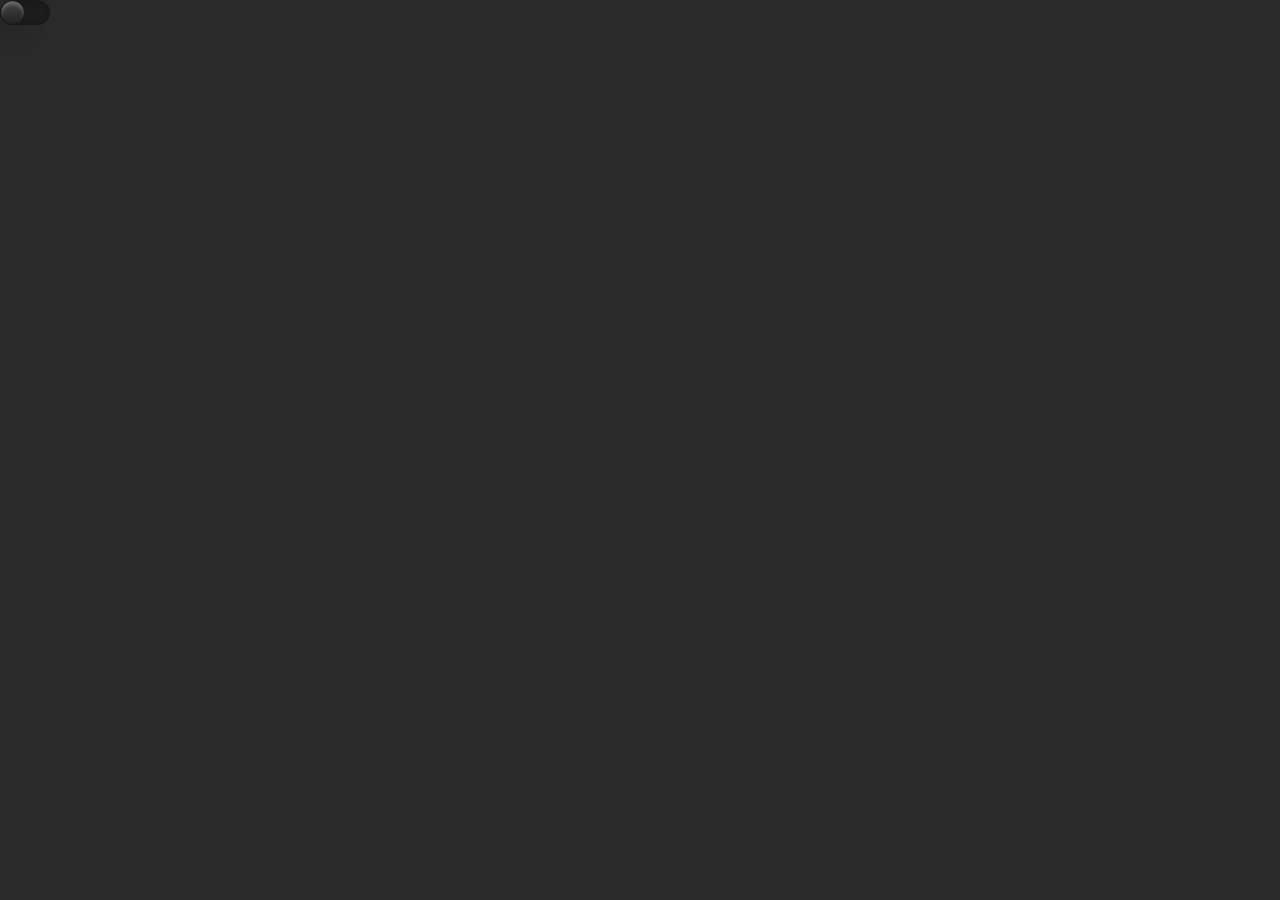
==== src/index.html @ 692dec45 "att corpo" ====
<!DOCTYPE html>
<html lang="en">

<head>
  <meta charset="UTF-8">
  <meta http-equiv="X-UA-Compatible" content="IE=edge">
  <meta name="viewport" content="width=device-width, initial-scale=1.0">
  <title>Tabela Periodica</title>
  <link rel="stylesheet" href="css/style.css">
</head>

<body>
  
  <div id="toggle">
    <i class="indicator"></i>
  </div>

  <main>
    <section>

    </section>
  </main>

  <footer>

  </footer>
<script src="js/motor1.js"></script>
</body>
</html>
---- src/css/style.css ----
*{
    padding: 0;
    margin: 0;
    box-sizing: border-box;
}
body{
    display:flex;
    min-height:100vh;
    background: #2b2b2b;
    transition: 0.5s;
}
body.active{
    background: #f8f8f8;
}
#toggle{
    position: relative;
    display:flex;
    width: 50px;
    height: 25px;
    border-radius:25px;
    background: #222;
    transition: 0.5s;
    cursor: pointer;
    box-shadow: inset 0  8px 60px rgba(0,0,0,0.1),
                inset 0  8px  8px rgba(0,0,0,0.1),
                inset 0 -4px  4px rgba(0,0,0,0.1);
}
#toggle.active{
    background: #fff;
    transition: 0.5s;
    cursor: pointer;
    box-shadow: inset 0  8px 60px rgba(0,0,0,0.1),
                inset 0  8px  8px rgba(0,0,0,0.1),
                inset 0 -4px  -4px rgba(0,0,0,0.1);
}
#toggle .indicator{
    position: absolute;
    top: 0;
    left: 0;
    width: 25px;
    height: 25px;
    background: linear-gradient(to bottom, #444, #222);
    border-radius:50%;
    transform: scale(0.9);
    box-shadow: 0 8px 40px rgba(0,0,0,0.5),
                inset 0  4px  4px rgba(255,255,255,0.2);
    transition: 0.5s;
}
#toggle.active .indicator{
    left: 25px;
    transform: scale(0.9);
    background: linear-gradient(to bottom, #eaeaea, #f9f9f9);
    box-shadow: 0 8px 20px rgba(0,0,0,0.5),
                inset 0  -4px  4px rgba(255,255,255,0.2);
}
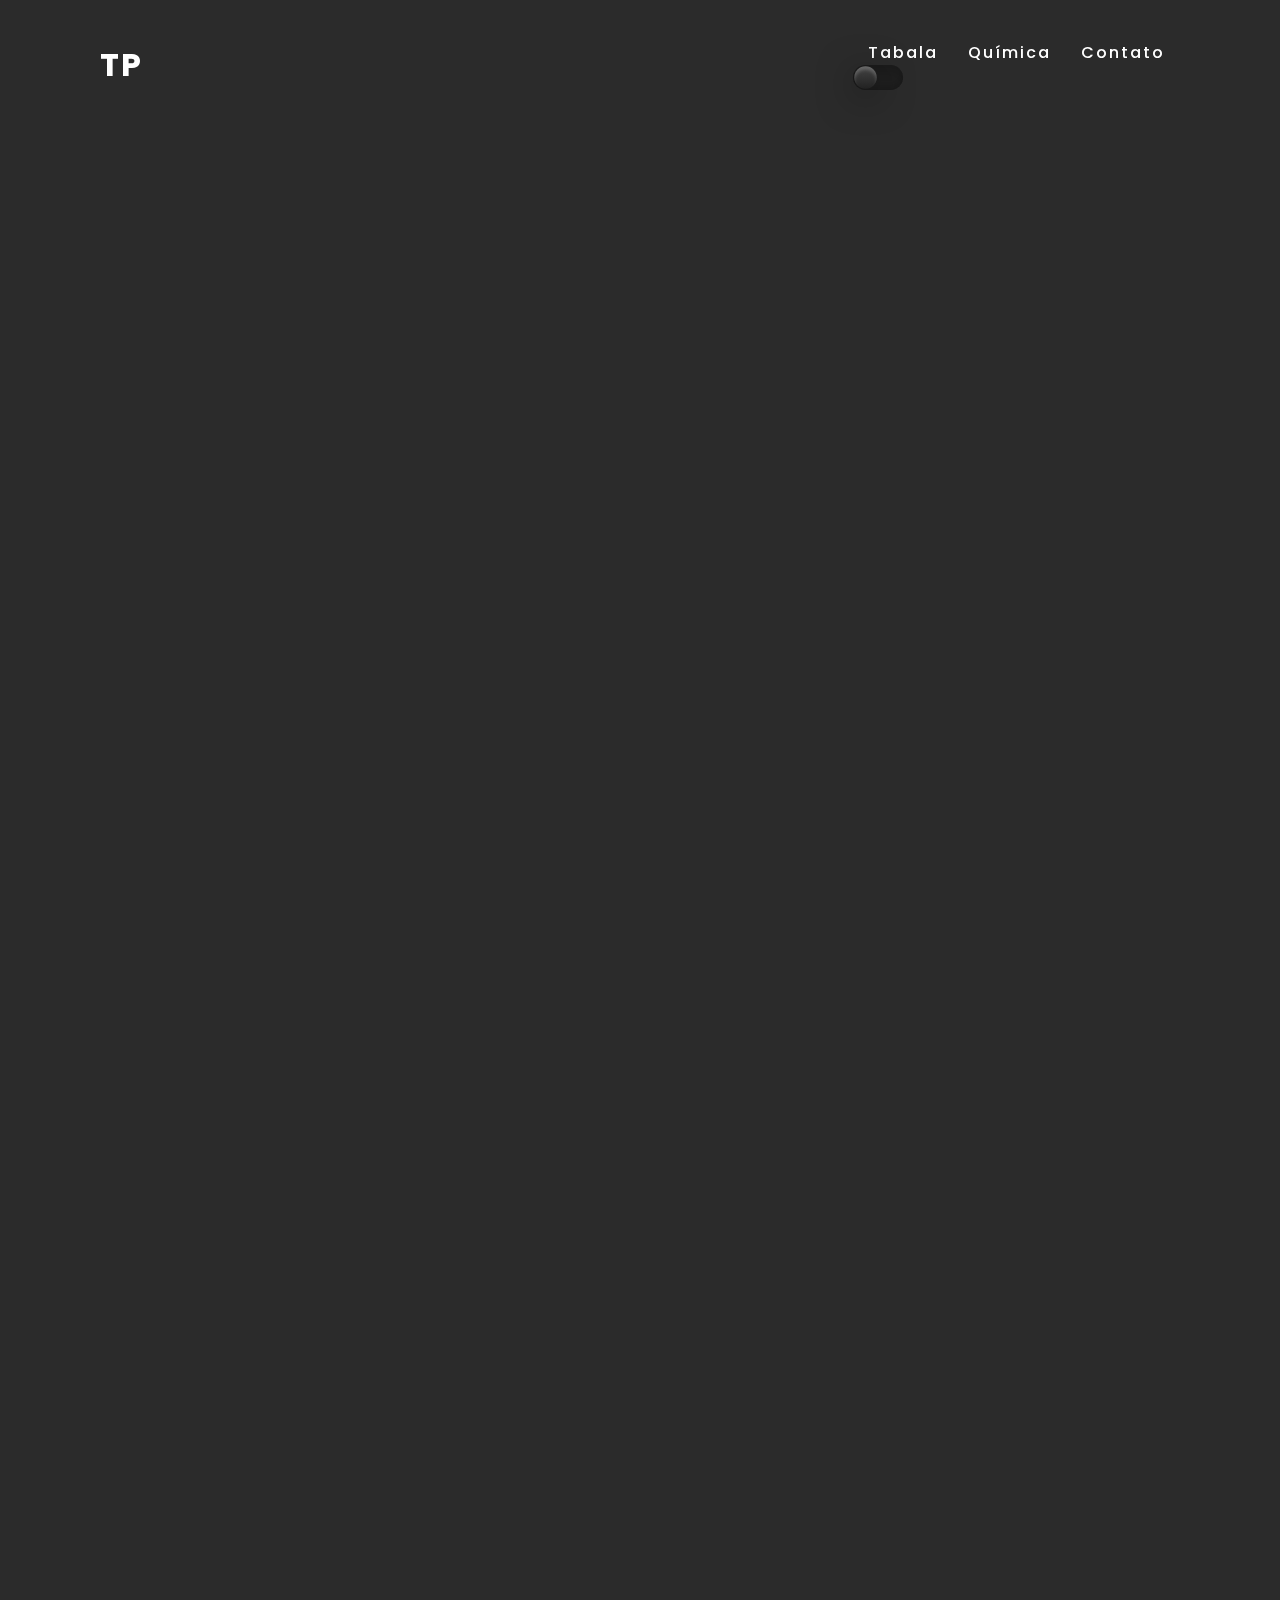
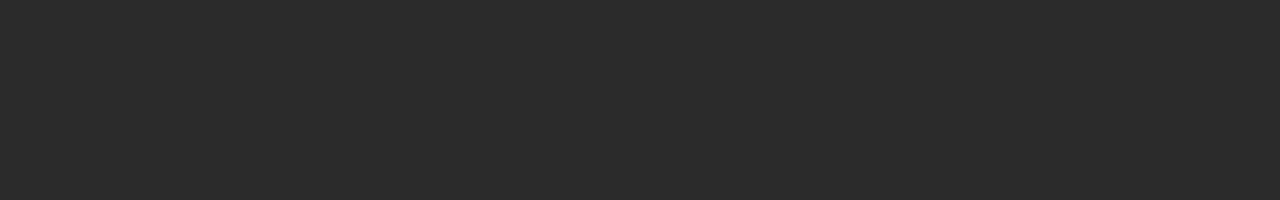
==== commit d59e9ace: "att pagina" ====
--- a/src/index.html
+++ b/src/index.html
@@ -7,16 +7,27 @@
   <meta name="viewport" content="width=device-width, initial-scale=1.0">
   <title>Tabela Periodica</title>
   <link rel="stylesheet" href="css/style.css">
+  <link rel="stylesheet" href="css/corpo.css">
 </head>
 
 <body>
+  <header>
+    <a href="#" class="logo">TP</a>
+    <div>
+     <ul>
+       <li><a href="#">Tabala</a></li>
+       <li><a href="#">Química</a></li>
+       <li><a href="#">Contato</a></li>
+     </ul>
+ 
+     <div id="toggle">
+       <i class="indicator"></i>
+     </div>  
+   </div>
+  </header>
   
-  <div id="toggle">
-    <i class="indicator"></i>
-  </div>
-
   <main>
-    <section>
+    <section class="banner">
 
     </section>
   </main>
--- a/src/css/style.css
+++ b/src/css/style.css
@@ -2,15 +2,21 @@
     padding: 0;
     margin: 0;
     box-sizing: border-box;
+    
 }
 body{
     display:flex;
     min-height:100vh;
     background: #2b2b2b;
     transition: 0.5s;
+    min-height: 200vh;
 }
 body.active{
     background: #f8f8f8;
+}
+header{
+    display: flex;
+    
 }
 #toggle{
     position: relative;
--- a/src/css/corpo.css
+++ b/src/css/corpo.css
@@ -0,0 +1,49 @@
+@import url('https://fonts.googleapis.com/css2?family=Poppins:wght@200;300;400;500;600;700&display=swap');
+*{
+    font-family:'Poppins', sans-serif;
+}
+header{
+    position:fixed;
+    top:0;
+    left:0;
+    width:100%;
+    display:flex;
+    justify-content:space-between;
+    align-items:center;
+    transition: 0.5s;
+    padding: 40px 100px;
+}
+header .logo{
+    position: relative;
+    font-weight: 700;
+    color:#fff;
+    text-decoration: none;
+    font-size: 2em;
+    text-transform: uppercase;
+    letter-spacing: 2px;
+    transition: 0.5s;
+}
+header ul{
+    position:relative;
+    display:flex;
+    justify-content:center;
+    align-items:center;
+}
+header ul li{
+    position:relative;
+    list-style: none;
+}
+header ul li a{
+    position: relative;
+    margin: 0 15px;
+    text-decoration: none;
+    color:#fff;
+    letter-spacing: 2px;
+    font-weight: 500;
+    transition: 0.5s;
+}
+.banner{
+    position:relative;
+    width:100%;
+    height:100vh;
+}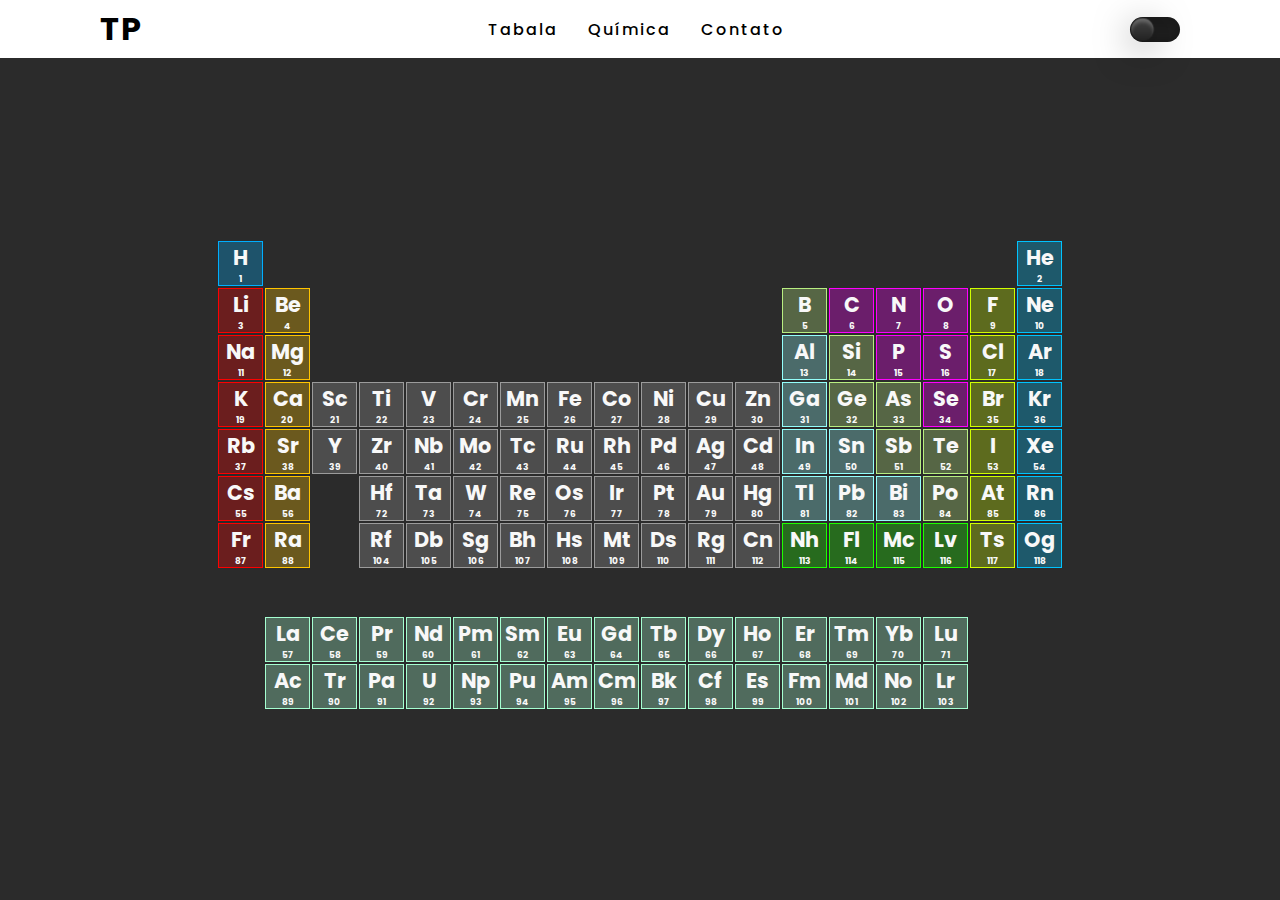
==== commit 6b6eb17a: "tabela completa" ====
--- a/src/index.html
+++ b/src/index.html
@@ -8,33 +8,760 @@
   <title>Tabela Periodica</title>
   <link rel="stylesheet" href="css/style.css">
   <link rel="stylesheet" href="css/corpo.css">
+  <link rel="stylesheet" href="css/conteudo.css">
 </head>
 
 <body>
   <header>
     <a href="#" class="logo">TP</a>
-    <div>
-     <ul>
-       <li><a href="#">Tabala</a></li>
-       <li><a href="#">Química</a></li>
-       <li><a href="#">Contato</a></li>
-     </ul>
- 
-     <div id="toggle">
-       <i class="indicator"></i>
-     </div>  
-   </div>
+    <ul>
+      <li><a href="#">Tabala</a></li>
+      <li><a href="#">Química</a></li>
+      <li><a href="#">Contato</a></li>
+    </ul>
+    <div id="toggle">
+      <i class="indicator"></i>
+    </div>
   </header>
-  
   <main>
-    <section class="banner">
-
+    <section class="tabelaPeriodica">
+      <div class="elementos">
+        <div class="column">
+          <div class="card gas">
+            <h3 id="nomeElemento">H</h3>
+            <h4 id="numeroAtomico">1</h4>
+            <span>hidrogênio</span>
+          </div>
+          <div class="card alcalinos-metal">
+            <h3 id="nomeElemento">Li</h3>
+            <h4 id="numeroAtomico">3</h4>
+            <span>Lítio</span>
+          </div>
+          <div class="card alcalinos-metal">
+            <h3 id="nomeElemento">Na</h3>
+            <h4 id="numeroAtomico">11</h4>
+            <span>Sódio</span>
+          </div>
+          <div class="card alcalinos-metal">
+            <h3 id="nomeElemento">K</h3>
+            <h4 id="numeroAtomico">19</h4>
+            <span>Potácio</span>
+          </div>
+          <div class="card alcalinos-metal">
+            <h3 id="nomeElemento">Rb</h3>
+            <h4 id="numeroAtomico">37</h4>
+            <span>Rubídio</span>
+          </div>
+          <div class="card alcalinos-metal">
+            <h3 id="nomeElemento">Cs</h3>
+            <h4 id="numeroAtomico">55</h4>
+            <span>Cécio</span>
+          </div>
+          <div class="card alcalinos-metal">
+            <h3 id="nomeElemento">Fr</h3>
+            <h4 id="numeroAtomico">87</h4>
+            <span>Frâncio</span>
+          </div>
+          <div class="card">
+            <h3 id="nomeElemento"></h3>
+            <h4 id="numeroAtomico"></h4>
+          </div>
+          <div class="card">
+            <h3 id="nomeElemento"></h3>
+            <h4 id="numeroAtomico"></h4>
+          </div>
+          <div class="card">
+            <h3 id="nomeElemento"></h3>
+            <h4 id="numeroAtomico"></h4>
+          </div>
+        </div>
+        <div class="column">
+          <div class="card alcaliterroso-metal">
+            <h3 id="nomeElemento">Be</h3>
+            <h4 id="numeroAtomico">4</h4>
+            <span>Berílio</span>
+          </div>
+          <div class="card alcaliterroso-metal">
+            <h3 id="nomeElemento">Mg</h3>
+            <h4 id="numeroAtomico">12</h4>
+            <span>Magnésio</span>
+          </div>
+          <div class="card alcaliterroso-metal">
+            <h3 id="nomeElemento">Ca</h3>
+            <h4 id="numeroAtomico">20</h4>
+            <span>Cálcio</span>
+          </div>
+          <div class="card alcaliterroso-metal">
+            <h3 id="nomeElemento">Sr</h3>
+            <h4 id="numeroAtomico">38</h4>
+            <span>Estrôncio</span>
+          </div>
+          <div class="card alcaliterroso-metal">
+            <h3 id="nomeElemento">Ba</h3>
+            <h4 id="numeroAtomico">56</h4>
+            <span>Bário</span>
+          </div>
+          <div class="card alcaliterroso-metal">
+            <h3 id="nomeElemento">Ra</h3>
+            <h4 id="numeroAtomico">88</h4>
+            <span>Rádio</span>
+          </div>
+          <div class="card">
+            <h3 id="nomeElemento"></h3>
+            <h4 id="numeroAtomico"></h4>
+          </div>
+          <div class="card latinidios">
+            <h3 id="nomeElemento">La</h3>
+            <h4 id="numeroAtomico">57</h4>
+            <span >Lantânio</span>
+          </div>
+          <div class="card latinidios">
+            <h3 id="nomeElemento">Ac</h3>
+            <h4 id="numeroAtomico">89</h4>
+            <span >Actínio</span>
+          </div>
+        </div>
+        <div class="column">
+          <div class="card metais">
+            <h3 id="nomeElemento">Sc</h3>
+            <h4 id="numeroAtomico">21</h4>
+            <span>Escândio</span>
+          </div>
+          <div class="card metais">
+            <h3 id="nomeElemento">Y</h3>
+            <h4 id="numeroAtomico">39</h4>
+            <span>Ítrio</span>
+          </div>
+          <div class="card">
+            <h3 id="nomeElemento"></h3>
+            <h4 id="numeroAtomico"></h4>
+          </div>
+          <div class="card">
+            <h3 id="nomeElemento"></h3>
+            <h4 id="numeroAtomico"></h4>
+          </div>
+          <div class="card">
+            <h3 id="nomeElemento"></h3>
+            <h4 id="numeroAtomico"></h4>
+          </div>
+          <div class="card latinidios">
+            <h3 id="nomeElemento">Ce</h3>
+            <h4 id="numeroAtomico">58</h4>
+            <span >Cério</span>
+          </div>
+          <div class="card latinidios">
+            <h3 id="nomeElemento">Tr</h3>
+            <h4 id="numeroAtomico">90</h4>
+            <span >Tório</span>
+          </div>
+        </div>
+        <div class="column">
+          <div class="card metais">
+            <h3 id="nomeElemento">Ti</h3>
+            <h4 id="numeroAtomico">22</h4>
+            <span>Titânio</span>
+          </div>
+          <div class="card metais">
+            <h3 id="nomeElemento">Zr</h3>
+            <h4 id="numeroAtomico">40</h4>
+            <span>Zircônio</span>
+          </div>
+          <div class="card metais">
+            <h3 id="nomeElemento">Hf</h3>
+            <h4 id="numeroAtomico">72</h4>
+            <span>Háfinio</span>
+          </div>
+          <div class="card metais">
+            <h3 id="nomeElemento">Rf</h3>
+            <h4 id="numeroAtomico">104</h4>
+            <span>Rutherfórdio</span>
+          </div>
+          <div class="card">
+            <h3 id="nomeElemento"></h3>
+            <h4 id="numeroAtomico"></h4>
+          </div>
+          <div class="card latinidios">
+            <h3 id="nomeElemento">Pr</h3>
+            <h4 id="numeroAtomico">59</h4>
+            <span >Praseodímio</span>
+          </div>
+          <div class="card latinidios">
+            <h3 id="nomeElemento">Pa</h3>
+            <h4 id="numeroAtomico">91</h4>
+            <span >Protactínio</span>
+          </div>
+        </div>
+        <div class="column">
+          <div class="card metais">
+            <h3 id="nomeElemento">V</h3>
+            <h4 id="numeroAtomico">23</h4>
+            <span>Venádio</span>
+          </div>
+          <div class="card metais">
+            <h3 id="nomeElemento">Nb</h3>
+            <h4 id="numeroAtomico">41</h4>
+            <span>Nióbio</span>
+          </div>
+          <div class="card metais">
+            <h3 id="nomeElemento">Ta</h3>
+            <h4 id="numeroAtomico">73</h4>
+            <span>Tântalo</span>
+          </div>
+          <div class="card metais">
+            <h3 id="nomeElemento">Db</h3>
+            <h4 id="numeroAtomico">105</h4>
+            <span>Dubnio</span>
+          </div>
+          <div class="card">
+            <h3 id="nomeElemento"></h3>
+            <h4 id="numeroAtomico"></h4>
+          </div>
+          <div class="card latinidios">
+            <h3 id="nomeElemento">Nd</h3>
+            <h4 id="numeroAtomico">60</h4>
+            <span >Neodímio</span>
+          </div>
+          <div class="card latinidios">
+            <h3 id="nomeElemento">U</h3>
+            <h4 id="numeroAtomico">92</h4>
+            <span >Urânio</span>
+          </div>
+        </div>
+        <div class="column">
+          <div class="card metais">
+            <h3 id="nomeElemento">Cr</h3>
+            <h4 id="numeroAtomico">24</h4>
+            <span>Crômio</span>
+          </div>
+          <div class="card metais">
+            <h3 id="nomeElemento">Mo</h3>
+            <h4 id="numeroAtomico">42</h4>
+            <span>Molibdênio</span>
+          </div>
+          <div class="card metais">
+            <h3 id="nomeElemento">W</h3>
+            <h4 id="numeroAtomico">74</h4>
+            <span>Tugstênio</span>
+          </div>
+          <div class="card metais">
+            <h3 id="nomeElemento">Sg</h3>
+            <h4 id="numeroAtomico">106</h4>
+            <span>Seabórgio</span>
+          </div>
+          <div class="card">
+            <h3 id="nomeElemento"></h3>
+            <h4 id="numeroAtomico"></h4>
+          </div>
+          <div class="card latinidios">
+            <h3 id="nomeElemento">Pm</h3>
+            <h4 id="numeroAtomico">61</h4>
+            <span >Proécio</span>
+          </div>
+          <div class="card latinidios">
+            <h3 id="nomeElemento">Np</h3>
+            <h4 id="numeroAtomico">93</h4>
+            <span >Neptúnio</span>
+          </div>
+        </div>
+        <div class="column">
+          <div class="card metais">
+            <h3 id="nomeElemento">Mn</h3>
+            <h4 id="numeroAtomico">25</h4>
+            <span>Manganês</span>
+          </div>
+          <div class="card metais">
+            <h3 id="nomeElemento">Tc</h3>
+            <h4 id="numeroAtomico">43</h4>
+            <span>Tecnécio</span>
+          </div>
+          <div class="card metais">
+            <h3 id="nomeElemento">Re</h3>
+            <h4 id="numeroAtomico">75</h4>
+            <span>Rênio</span>
+          </div>
+          <div class="card metais">
+            <h3 id="nomeElemento">Bh</h3>
+            <h4 id="numeroAtomico">107</h4>
+            <span>Bóhrio</span>
+          </div>
+          <div class="card">
+            <h3 id="nomeElemento"></h3>
+            <h4 id="numeroAtomico"></h4>
+          </div>
+          <div class="card latinidios">
+            <h3 id="nomeElemento">Sm</h3>
+            <h4 id="numeroAtomico">62</h4>
+            <span >Semário</span>
+          </div>
+          <div class="card latinidios">
+            <h3 id="nomeElemento">Pu</h3>
+            <h4 id="numeroAtomico">94</h4>
+            <span >Plutônio</span>
+          </div>
+        </div>
+        <div class="column">
+          <div class="card metais">
+            <h3 id="nomeElemento">Fe</h3>
+            <h4 id="numeroAtomico">26</h4>
+            <span>Ferro</span>
+          </div>
+          <div class="card metais">
+            <h3 id="nomeElemento">Ru</h3>
+            <h4 id="numeroAtomico">44</h4>
+            <span>Rutênio</span>
+          </div>
+          <div class="card metais">
+            <h3 id="nomeElemento">Os</h3>
+            <h4 id="numeroAtomico">76</h4>
+            <span>Ósmio</span>
+          </div>
+          <div class="card metais">
+            <h3 id="nomeElemento">Hs</h3>
+            <h4 id="numeroAtomico">108</h4>
+            <span>Hássio</span>
+          </div>
+          <div class="card">
+            <h3 id="nomeElemento"></h3>
+            <h4 id="numeroAtomico"></h4>
+          </div>
+          <div class="card latinidios">
+            <h3 id="nomeElemento">Eu</h3>
+            <h4 id="numeroAtomico">63</h4>
+            <span >Európio</span>
+          </div>
+          <div class="card latinidios">
+            <h3 id="nomeElemento">Am</h3>
+            <h4 id="numeroAtomico">95</h4>
+            <span>Amerício</span>
+          </div>
+        </div>
+        <div class="column">
+          <div class="card metais">
+            <h3 id="nomeElemento">Co</h3>
+            <h4 id="numeroAtomico">27</h4>
+            <span>Cobalto</span>
+          </div>
+          <div class="card metais">
+            <h3 id="nomeElemento">Rh</h3>
+            <h4 id="numeroAtomico">45</h4>
+            <span>Ródio</span>
+          </div>
+          <div class="card metais">
+            <h3 id="nomeElemento">Ir</h3>
+            <h4 id="numeroAtomico">77</h4>
+            <span>Irídio</span>
+          </div>
+          <div class="card metais">
+            <h3 id="nomeElemento">Mt</h3>
+            <h4 id="numeroAtomico">109</h4>
+            <span>Meitnério</span>
+          </div>
+          <div class="card">
+            <h3 id="nomeElemento"></h3>
+            <h4 id="numeroAtomico"></h4>
+          </div>
+          <div class="card latinidios">
+            <h3 id="nomeElemento">Gd</h3>
+            <h4 id="numeroAtomico">64</h4>
+            <span >Gadolínio</span>
+          </div>
+          <div class="card latinidios">
+            <h3 id="nomeElemento">Cm</h3>
+            <h4 id="numeroAtomico">96</h4>
+            <span >Cúrio</span>
+          </div>
+        </div>
+        <div class="column">
+          <div class="card metais">
+            <h3 id="nomeElemento">Ni</h3>
+            <h4 id="numeroAtomico">28</h4>
+            <span>Níquel</span>
+          </div>
+          <div class="card metais">
+            <h3 id="nomeElemento">Pd</h3>
+            <h4 id="numeroAtomico">46</h4>
+            <span>Paládio</span>
+          </div>
+          <div class="card metais">
+            <h3 id="nomeElemento">Pt</h3>
+            <h4 id="numeroAtomico">78</h4>
+            <span>Platina</span>
+          </div>
+          <div class="card metais">
+            <h3 id="nomeElemento">Ds</h3>
+            <h4 id="numeroAtomico">110</h4>
+            <span>Darmstádtio</span>
+          </div>
+          <div class="card">
+            <h3 id="nomeElemento"></h3>
+            <h4 id="numeroAtomico"></h4>
+          </div>
+          <div class="card latinidios">
+            <h3 id="nomeElemento">Tb</h3>
+            <h4 id="numeroAtomico">65</h4>
+            <span >Térbio</span>
+          </div>
+          <div class="card latinidios">
+            <h3 id="nomeElemento">Bk</h3>
+            <h4 id="numeroAtomico">97</h4>
+            <span>Berquélio</span>
+          </div>
+        </div>
+        <div class="column">
+          <div class="card metais">
+            <h3 id="nomeElemento">Cu</h3>
+            <h4 id="numeroAtomico">29</h4>
+            <span>Cobre</span>
+          </div>
+          <div class="card metais">
+            <h3 id="nomeElemento">Ag</h3>
+            <h4 id="numeroAtomico">47</h4>
+            <span>Prata</span>
+          </div>
+          <div class="card metais">
+            <h3 id="nomeElemento">Au</h3>
+            <h4 id="numeroAtomico">79</h4>
+            <span>Ouro</span>
+          </div>
+          <div class="card metais">
+            <h3 id="nomeElemento">Rg</h3>
+            <h4 id="numeroAtomico">111</h4>
+            <span>Roentgênio</span>
+          </div>
+          <div class="card">
+            <h3 id="nomeElemento"></h3>
+            <h4 id="numeroAtomico"></h4>
+          </div>
+          <div class="card latinidios">
+            <h3 id="nomeElemento">Dy</h3>
+            <h4 id="numeroAtomico">66</h4>
+            <span >Disprósio</span>
+          </div>
+          <div class="card latinidios">
+            <h3 id="nomeElemento">Cf</h3>
+            <h4 id="numeroAtomico">98</h4>
+            <span >Califórnio</span>
+          </div>
+        </div>
+        <div class="column">
+          <div class="card metais">
+            <h3 id="nomeElemento">Zn</h3>
+            <h4 id="numeroAtomico">30</h4>
+            <span>Zinco</span>
+          </div>
+          <div class="card metais">
+            <h3 id="nomeElemento">Cd</h3>
+            <h4 id="numeroAtomico">48</h4>
+            <span>Cádimio</span>
+          </div>
+          <div class="card metais">
+            <h3 id="nomeElemento">Hg</h3>
+            <h4 id="numeroAtomico">80</h4>
+            <span>Mercúrio</span>
+          </div>
+          <div class="card metais">
+            <h3 id="nomeElemento">Cn</h3>
+            <h4 id="numeroAtomico">112</h4>
+            <span>Copernício</span>
+          </div>
+          <div class="card">
+            <h3 id="nomeElemento"></h3>
+            <h4 id="numeroAtomico"></h4>
+          </div>
+          <div class="card latinidios">
+            <h3 id="nomeElemento">Ho</h3>
+            <h4 id="numeroAtomico">67</h4>
+            <span >Hôlmio</span>
+          </div>
+          <div class="card latinidios">
+            <h3 id="nomeElemento">Es</h3>
+            <h4 id="numeroAtomico">99</h4>
+            <span >Einstêni</span>
+          </div>
+        </div>
+        <div class="column">
+          <div class="card semi-metais">
+            <h3 id="nomeElemento">B</h3>
+            <h4 id="numeroAtomico">5</h4>
+            <span>Boro</span>
+          </div>
+          <div class="card metais-Representativos">
+            <h3 id="nomeElemento">Al</h3>
+            <h4 id="numeroAtomico">13</h4>
+            <span>Alumínio</span>
+          </div>
+          <div class="card metais-Representativos">
+            <h3 id="nomeElemento">Ga</h3>
+            <h4 id="numeroAtomico">31</h4>
+            <span>Gálio</span>
+          </div>
+          <div class="card metais-Representativos">
+            <h3 id="nomeElemento">In</h3>
+            <h4 id="numeroAtomico">49</h4>
+            <span>Índio</span>
+          </div>
+          <div class="card metais-Representativos">
+            <h3 id="nomeElemento">Tl</h3>
+            <h4 id="numeroAtomico">81</h4>
+            <span>Tálio</span>
+          </div>
+          <div class="card artificial">
+            <h3 id="nomeElemento">Nh</h3>
+            <h4 id="numeroAtomico">113</h4>
+            <span>Nihônio</span>
+          </div>
+          <div class="card">
+            <h3 id="nomeElemento"></h3>
+            <h4 id="numeroAtomico"></h4>
+          </div>
+          <div class="card latinidios">
+            <h3 id="nomeElemento">Er</h3>
+            <h4 id="numeroAtomico">68</h4>
+            <span >Érbio</span>
+          </div>
+          <div class="card latinidios">
+            <h3 id="nomeElemento">Fm</h3>
+            <h4 id="numeroAtomico">100</h4>
+            <span >Férmio</span>
+          </div>
+        </div>
+        <div class="column">
+          <div class="card nao-metais">
+            <h3 id="nomeElemento">C</h3>
+            <h4 id="numeroAtomico">6</h4>
+            <span>Carbono</span>
+          </div>
+          <div class="card semi-metais">
+            <h3 id="nomeElemento">Si</h3>
+            <h4 id="numeroAtomico">14</h4>
+            <span>Silício</span>
+          </div>
+          <div class="card semi-metais">
+            <h3 id="nomeElemento">Ge</h3>
+            <h4 id="numeroAtomico">32</h4>
+            <span>Germânio</span>
+          </div>
+          <div class="card metais-Representativos">
+            <h3 id="nomeElemento">Sn</h3>
+            <h4 id="numeroAtomico">50</h4>
+            <span>Estanho</span>
+          </div>
+          <div class="card metais-Representativos">
+            <h3 id="nomeElemento">Pb</h3>
+            <h4 id="numeroAtomico">82</h4>
+            <span>Chumbo</span>
+          </div>
+          <div class="card artificial">
+            <h3 id="nomeElemento">Fl</h3>
+            <h4 id="numeroAtomico">114</h4>
+            <span>Fleróvio</span>
+          </div>
+          <div class="card">
+            <h3 id="nomeElemento"></h3>
+            <h4 id="numeroAtomico"></h4>
+          </div>
+          <div class="card latinidios">
+            <h3 id="nomeElemento">Tm</h3>
+            <h4 id="numeroAtomico">69</h4>
+            <span>Túlio</span>
+          </div>
+          <div class="card latinidios">
+            <h3 id="nomeElemento">Md</h3>
+            <h4 id="numeroAtomico">101</h4>
+            <span >Mendelévio</span>
+          </div>
+        </div>
+        <div class="column">
+          <div class="card nao-metais">
+            <h3 id="nomeElemento">N</h3>
+            <h4 id="numeroAtomico">7</h4>
+            <span>Nitrogênio</span>
+          </div>
+          <div class="card nao-metais">
+            <h3 id="nomeElemento">P</h3>
+            <h4 id="numeroAtomico">15</h4>
+            <span>Fósforo</span>
+          </div>
+          <div class="card semi-metais">
+            <h3 id="nomeElemento">As</h3>
+            <h4 id="numeroAtomico">33</h4>
+            <span>Arsênio</span>
+          </div>
+          <div class="card semi-metais">
+            <h3 id="nomeElemento">Sb</h3>
+            <h4 id="numeroAtomico">51</h4>
+            <span>Antimônio</span>
+          </div>
+          <div class="card metais-Representativos">
+            <h3 id="nomeElemento">Bi</h3>
+            <h4 id="numeroAtomico">83</h4>
+            <span>Bismuto</span>
+          </div>
+          <div class="card artificial">
+            <h3 id="nomeElemento">Mc</h3>
+            <h4 id="numeroAtomico">115</h4>
+            <span>Moscóvio</span>
+          </div>
+          <div class="card">
+            <h3 id="nomeElemento"></h3>
+            <h4 id="numeroAtomico"></h4>
+          </div>
+          <div class="card latinidios">
+            <h3 id="nomeElemento">Yb</h3>
+            <h4 id="numeroAtomico">70</h4>
+            <span >Itérbeio</span>
+          </div>
+          <div class="card latinidios">
+            <h3 id="nomeElemento">No</h3>
+            <h4 id="numeroAtomico">102</h4>
+            <span >Nobélio</span>
+          </div>
+        </div>
+        <div class="column">
+          <div class="card nao-metais">
+            <h3 id="nomeElemento">O</h3>
+            <h4 id="numeroAtomico">8</h4>
+            <span>Oxigênio</span>
+          </div>
+          <div class="card nao-metais">
+            <h3 id="nomeElemento">S</h3>
+            <h4 id="numeroAtomico">16</h4>
+            <span>Enxofre</span>
+          </div>
+          <div class="card nao-metais">
+            <h3 id="nomeElemento">Se</h3>
+            <h4 id="numeroAtomico">34</h4>
+            <span>Selênio</span>
+          </div>
+          <div class="card semi-metais">
+            <h3 id="nomeElemento">Te</h3>
+            <h4 id="numeroAtomico">52</h4>
+            <span>Telúrio</span>
+          </div>
+          <div class="card semi-metais">
+            <h3 id="nomeElemento">Po</h3>
+            <h4 id="numeroAtomico">84</h4>
+            <span>Polônio</span>
+          </div>
+          <div class="card artificial">
+            <h3 id="nomeElemento">Lv</h3>
+            <h4 id="numeroAtomico">116</h4>
+            <span>Livermório</span>
+          </div>
+          <div class="card">
+            <h3 id="nomeElemento"></h3>
+            <h4 id="numeroAtomico"></h4>
+          </div>
+          <div class="card latinidios">
+            <h3 id="nomeElemento">Lu</h3>
+            <h4 id="numeroAtomico">71</h4>
+            <span >Lutécio</span>
+          </div>
+          <div class="card latinidios">
+            <h3 id="nomeElemento">Lr</h3>
+            <h4 id="numeroAtomico">103</h4>
+            <span >Laurêncio</span>
+          </div>
+        </div>
+        <div class="column">
+          <div class="card halogenio">
+            <h3 id="nomeElemento">F</h3>
+            <h4 id="numeroAtomico">9</h4>
+            <span>Flúor</span>
+          </div>
+          <div class="card halogenio">
+            <h3 id="nomeElemento">Cl</h3>
+            <h4 id="numeroAtomico">17</h4>
+            <span>Cloro</span>
+          </div>
+          <div class="card halogenio">
+            <h3 id="nomeElemento">Br</h3>
+            <h4 id="numeroAtomico">35</h4>
+            <span>Bromo</span>
+          </div>
+          <div class="card halogenio">
+            <h3 id="nomeElemento">I</h3>
+            <h4 id="numeroAtomico">53</h4>
+            <span>Iodo</span>
+          </div>
+          <div class="card halogenio">
+            <h3 id="nomeElemento">At</h3>
+            <h4 id="numeroAtomico">85</h4>
+            <span>Astato</span>
+          </div>
+          <div class="card halogenio">
+            <h3 id="nomeElemento">Ts</h3>
+            <h4 id="numeroAtomico">117</h4>
+            <span>Tennesso</span>
+          </div>
+          <div class="card">
+            <h3 id="nomeElemento"></h3>
+            <h4 id="numeroAtomico"></h4>
+          </div>
+          <div class="card">
+            <h3 id="nomeElemento"></h3>
+            <h4 id="numeroAtomico"></h4>
+          </div>
+          <div class="card">
+            <h3 id="nomeElemento"></h3>
+            <h4 id="numeroAtomico"></h4>
+          </div>
+        </div>
+        <div class="column">
+          <div class="card gas-nobre">
+            <h3 id="nomeElemento">He</h3>
+            <h4 id="numeroAtomico">2</h4>
+            <span>Hélio</span>
+          </div>
+          <div class="card gas-nobre">
+            <h3 id="nomeElemento">Ne</h3>
+            <h4 id="numeroAtomico">10</h4>
+            <span>Neônio</span>
+          </div>
+          <div class="card gas-nobre">
+            <h3 id="nomeElemento">Ar</h3>
+            <h4 id="numeroAtomico">18</h4>
+            <span>Argônio</span>
+          </div>
+          <div class="card gas-nobre">
+            <h3 id="nomeElemento">Kr</h3>
+            <h4 id="numeroAtomico">36</h4>
+            <span>Criptônio</span>
+          </div>
+          <div class="card gas-nobre">
+            <h3 id="nomeElemento">Xe</h3>
+            <h4 id="numeroAtomico">54</h4>
+            <span>Xenônio</span>
+          </div>
+          <div class="card gas-nobre">
+            <h3 id="nomeElemento">Rn</h3>
+            <h4 id="numeroAtomico">86</h4>
+            <span>Radônio</span>
+          </div>
+          <div class="card gas-nobre">
+            <h3 id="nomeElemento">Og</h3>
+            <h4 id="numeroAtomico">118</h4>
+            <span>Oganessônio</span>
+          </div>
+          <div class="card">
+            <h3 id="nomeElemento"></h3>
+            <h4 id="numeroAtomico"></h4>
+          </div>
+          <div class="card">
+            <h3 id="nomeElemento"></h3>
+            <h4 id="numeroAtomico"></h4>
+          </div>
+          <div class="card">
+            <h3 id="nomeElemento"></h3>
+            <h4 id="numeroAtomico"></h4>
+          </div>
+        </div>
+      </div>
     </section>
   </main>
+  <footer>
+  </footer>
+  <script src="js/motor1.js"></script>
+</body>
 
-  <footer>
-
-  </footer>
-<script src="js/motor1.js"></script>
-</body>
 </html>--- a/src/css/style.css
+++ b/src/css/style.css
@@ -9,14 +9,16 @@
     min-height:100vh;
     background: #2b2b2b;
     transition: 0.5s;
-    min-height: 200vh;
+    color: #f8f8f8;
+    align-items: center;
+    justify-content:center;
 }
 body.active{
     background: #f8f8f8;
+    color: #000;
 }
 header{
-    display: flex;
-    
+    display: flex; 
 }
 #toggle{
     position: relative;
@@ -59,3 +61,4 @@
     box-shadow: 0 8px 20px rgba(0,0,0,0.5),
                 inset 0  -4px  4px rgba(255,255,255,0.2);
 }
+
--- a/src/css/corpo.css
+++ b/src/css/corpo.css
@@ -7,16 +7,17 @@
     top:0;
     left:0;
     width:100%;
-    display:flex;
     justify-content:space-between;
     align-items:center;
     transition: 0.5s;
-    padding: 40px 100px;
+    padding: 5px 100px;
+    background: #fff;
+    z-index: 100;
 }
 header .logo{
     position: relative;
     font-weight: 700;
-    color:#fff;
+    color:#000;
     text-decoration: none;
     font-size: 2em;
     text-transform: uppercase;
@@ -37,13 +38,8 @@
     position: relative;
     margin: 0 15px;
     text-decoration: none;
-    color:#fff;
+    color:#000;
     letter-spacing: 2px;
     font-weight: 500;
     transition: 0.5s;
-}
-.banner{
-    position:relative;
-    width:100%;
-    height:100vh;
 }--- a/src/css/conteudo.css
+++ b/src/css/conteudo.css
@@ -0,0 +1,108 @@
+.tabelaPeriodica{
+    transition: 0.5;
+    margin-top: 50px;
+}
+.elementos{
+    display: flex;
+}
+
+.column{
+    display: flex;
+    flex-direction: column;
+    justify-content: flex-end;
+}
+.row{
+    display: flex;
+    flex-direction: row;
+}
+.row .card,
+.column .card{
+    position: relative;
+    width: 45px;
+    height: 45px;
+    display: flex;
+    flex-direction:column;
+    align-items:center;
+    justify-content:center;
+    padding: 5px;
+    margin:1px;
+    cursor: pointer;
+    transition: 0.5s ease-in-out;
+    z-index: 1
+}
+.elementos:hover .row .card,
+.elementos:hover .column .card{
+    display: flex;
+    filter: blur(1px);
+    opacity: 0.5;
+    transition: 0.5s ease-in-out;
+}
+.elementos .row .card:hover,
+.elementos .column .card:hover{
+    transform: scale(1.3);
+    filter: blur(0);
+    opacity: 1;
+    z-index: 2;
+}
+
+.card h3{
+    font-size:1.3em;
+}
+.card h4{
+    font-size:9px;
+}
+.card span{
+    display: none;
+    visibility:hidden;
+}
+
+.column .card:hover span{
+    display:contents;
+    font-size:10px;
+    visibility:visible;
+}
+.gas{
+    border: 1px solid rgb(0, 174, 255);
+    background: rgb(0, 174, 255, 0.3);
+}
+ .alcalinos-metal{
+    border: 1px solid rgb(255, 0, 0);
+    background: rgb(255, 0, 0, 0.3);
+    
+}
+.alcaliterroso-metal{
+    border: 1px solid rgb(255, 196, 0);
+    background: rgb(255, 196, 0, 0.3);
+}
+.metais{
+    border: 1px solid rgb(155, 155, 155);
+    background: rgb(155, 155, 155, 0.3);
+}
+.semi-metais{
+    border: 1px solid rgb(184, 238, 129);
+    background: rgb(184, 238, 129, 0.3);
+}
+.metais-Representativos{
+    border: 1px solid rgb(148, 255, 251);
+    background: rgb(148, 255, 251, 0.3);
+}
+.nao-metais{
+    border: 1px solid rgb(255, 0, 255);
+    background: rgb(255, 0, 255, 0.3);
+}
+.halogenio{
+    border: 1px solid rgb(208, 255, 0);
+    background: rgb(208, 255, 0, 0.3);
+}
+.artificial{
+    border: 1px solid rgb(30, 255, 0);
+    background: rgb(30, 255, 0, 0.3);
+}
+.gas-nobre{
+    border: 1px solid rgb(0, 195, 255);
+    background: rgb(0, 195, 255, 0.3);
+}
+.latinidios{
+    border: 1px solid rgb(165, 255, 209);
+    background: rgb(165, 255, 209, 0.3);
+}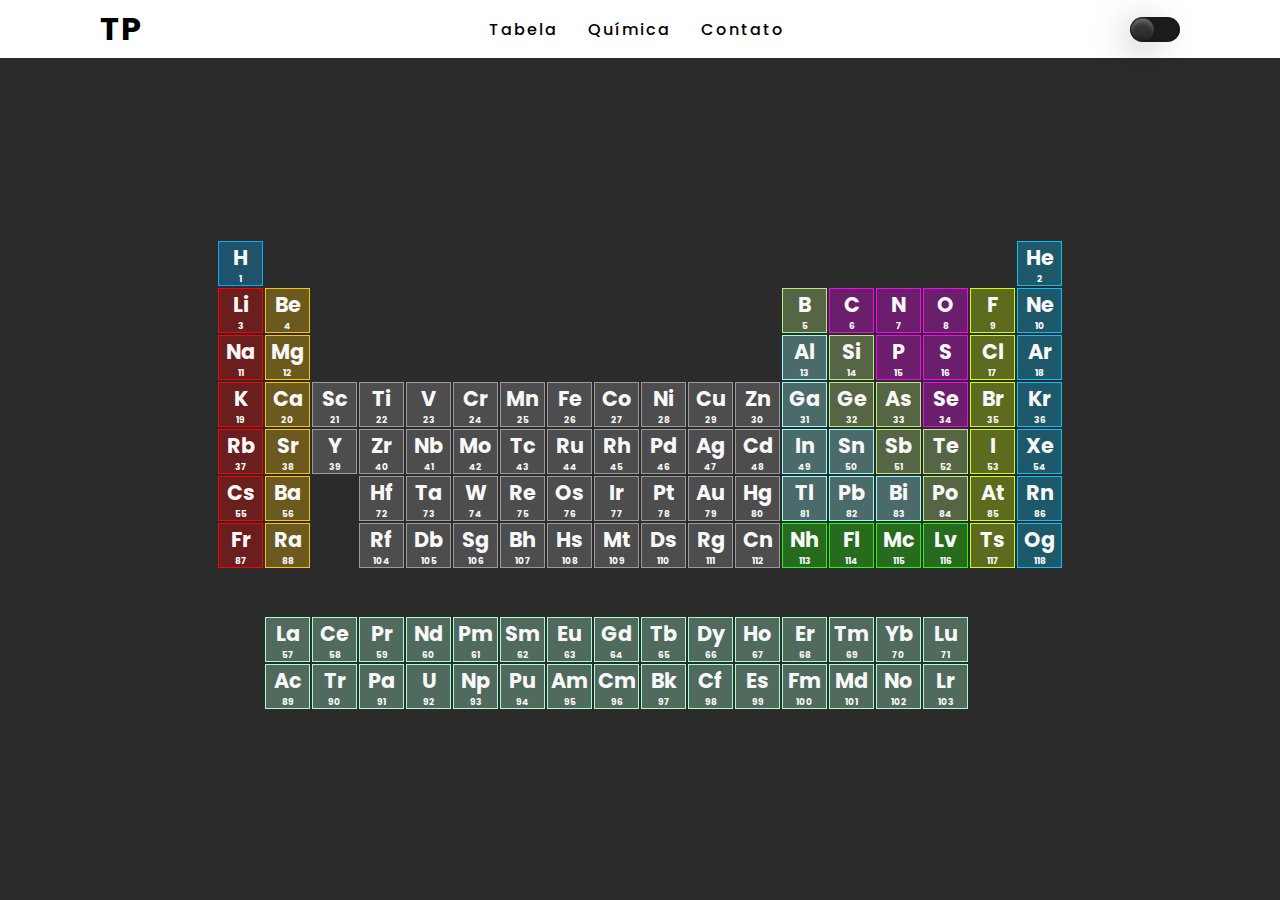
==== commit abf93ff4: "att do readme" ====
--- a/src/index.html
+++ b/src/index.html
@@ -6,6 +6,7 @@
   <meta http-equiv="X-UA-Compatible" content="IE=edge">
   <meta name="viewport" content="width=device-width, initial-scale=1.0">
   <title>Tabela Periodica</title>
+  <meta name="description" content="Tabela Periodica" keywords="tabler-period, tabela-periodica">
   <link rel="stylesheet" href="css/style.css">
   <link rel="stylesheet" href="css/corpo.css">
   <link rel="stylesheet" href="css/conteudo.css">
@@ -15,7 +16,7 @@
   <header>
     <a href="#" class="logo">TP</a>
     <ul>
-      <li><a href="#">Tabala</a></li>
+      <li><a href="#tabelaPeriodica">Tabela</a></li>
       <li><a href="#">Química</a></li>
       <li><a href="#">Contato</a></li>
     </ul>
@@ -24,7 +25,7 @@
     </div>
   </header>
   <main>
-    <section class="tabelaPeriodica">
+    <section id="tabelaPeriodica" class="tabelaPeriodica">
       <div class="elementos">
         <div class="column">
           <div class="card gas">
--- a/src/css/style.css
+++ b/src/css/style.css
@@ -2,7 +2,6 @@
     padding: 0;
     margin: 0;
     box-sizing: border-box;
-    
 }
 body{
     display:flex;
--- a/src/css/conteudo.css
+++ b/src/css/conteudo.css
@@ -30,21 +30,18 @@
     transition: 0.5s ease-in-out;
     z-index: 1
 }
-.elementos:hover .row .card,
 .elementos:hover .column .card{
     display: flex;
     filter: blur(1px);
     opacity: 0.5;
     transition: 0.5s ease-in-out;
 }
-.elementos .row .card:hover,
 .elementos .column .card:hover{
     transform: scale(1.3);
     filter: blur(0);
     opacity: 1;
     z-index: 2;
 }
-
 .card h3{
     font-size:1.3em;
 }
@@ -54,21 +51,22 @@
 .card span{
     display: none;
     visibility:hidden;
+    opacity: 0;
 }
-
 .column .card:hover span{
     display:contents;
     font-size:10px;
     visibility:visible;
+    opacity: 1;
+    transition: 1s;
 }
 .gas{
     border: 1px solid rgb(0, 174, 255);
     background: rgb(0, 174, 255, 0.3);
 }
- .alcalinos-metal{
+.alcalinos-metal{
     border: 1px solid rgb(255, 0, 0);
     background: rgb(255, 0, 0, 0.3);
-    
 }
 .alcaliterroso-metal{
     border: 1px solid rgb(255, 196, 0);
